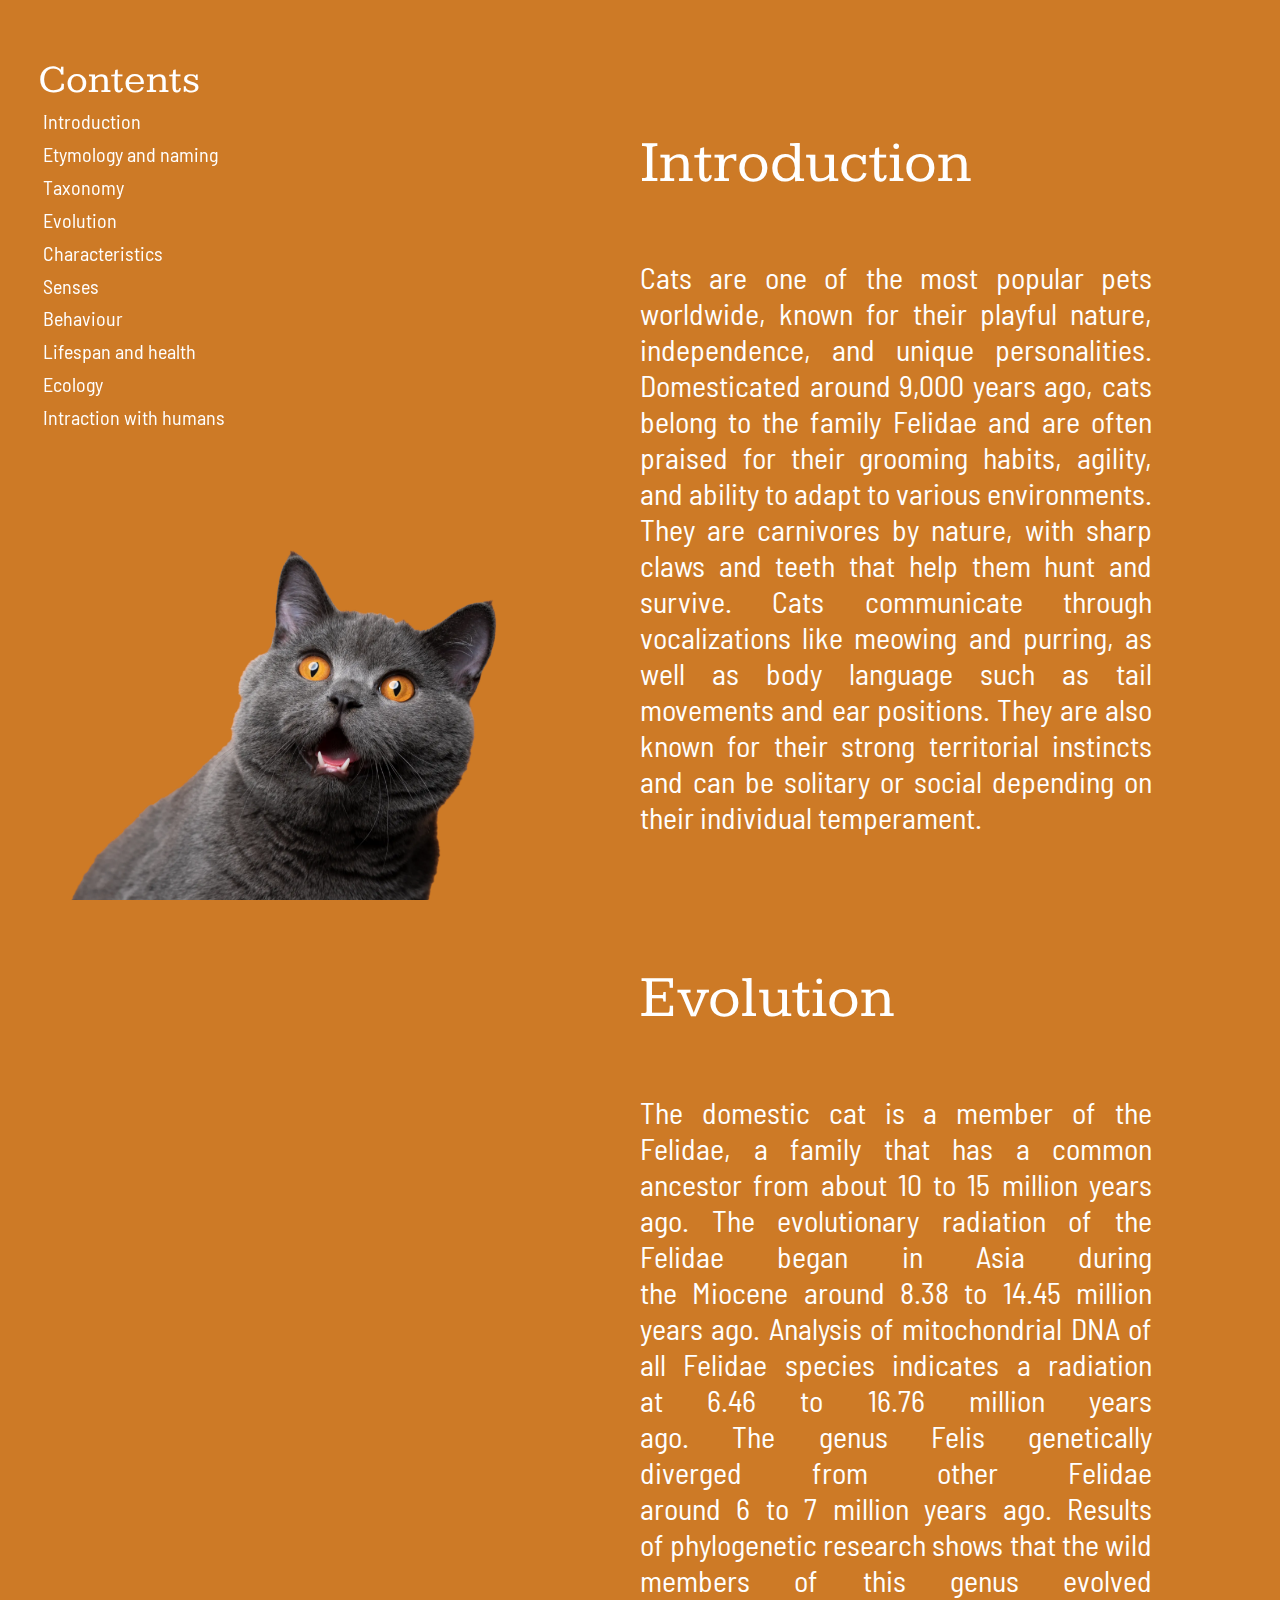
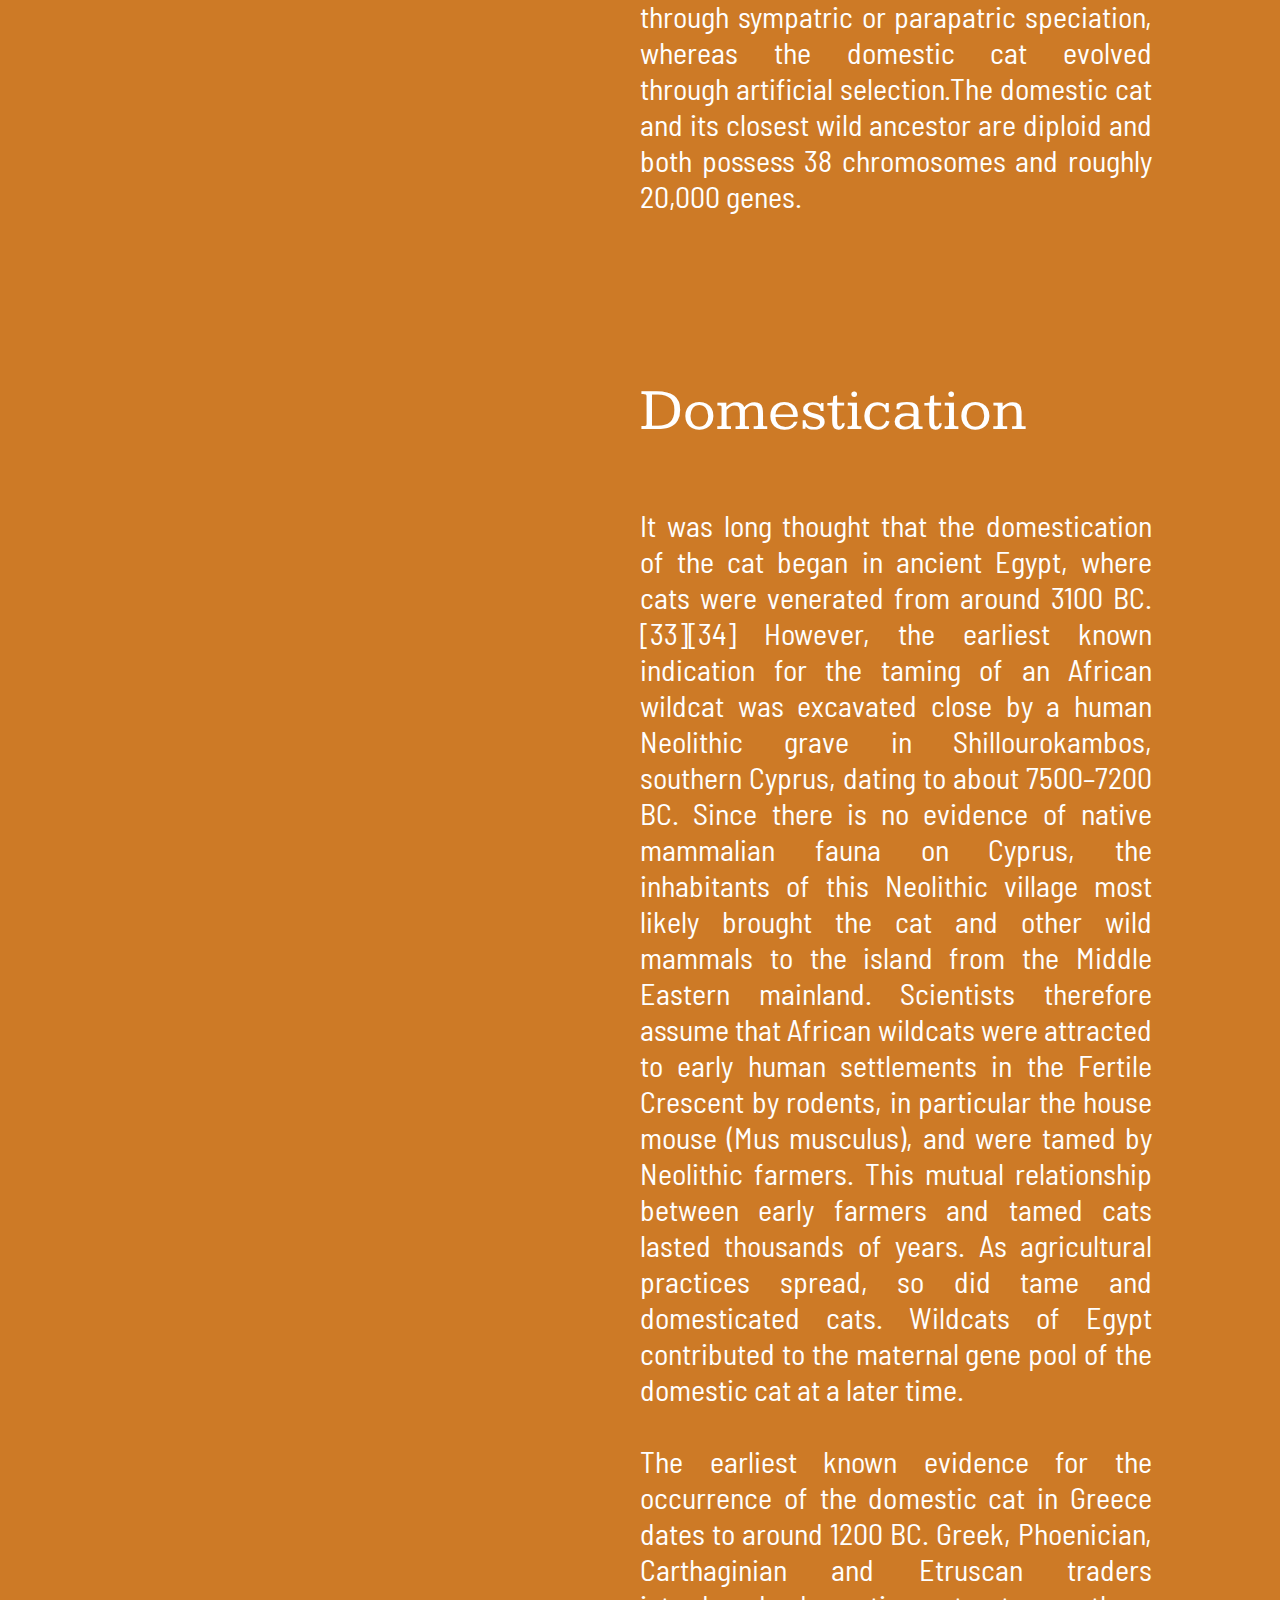
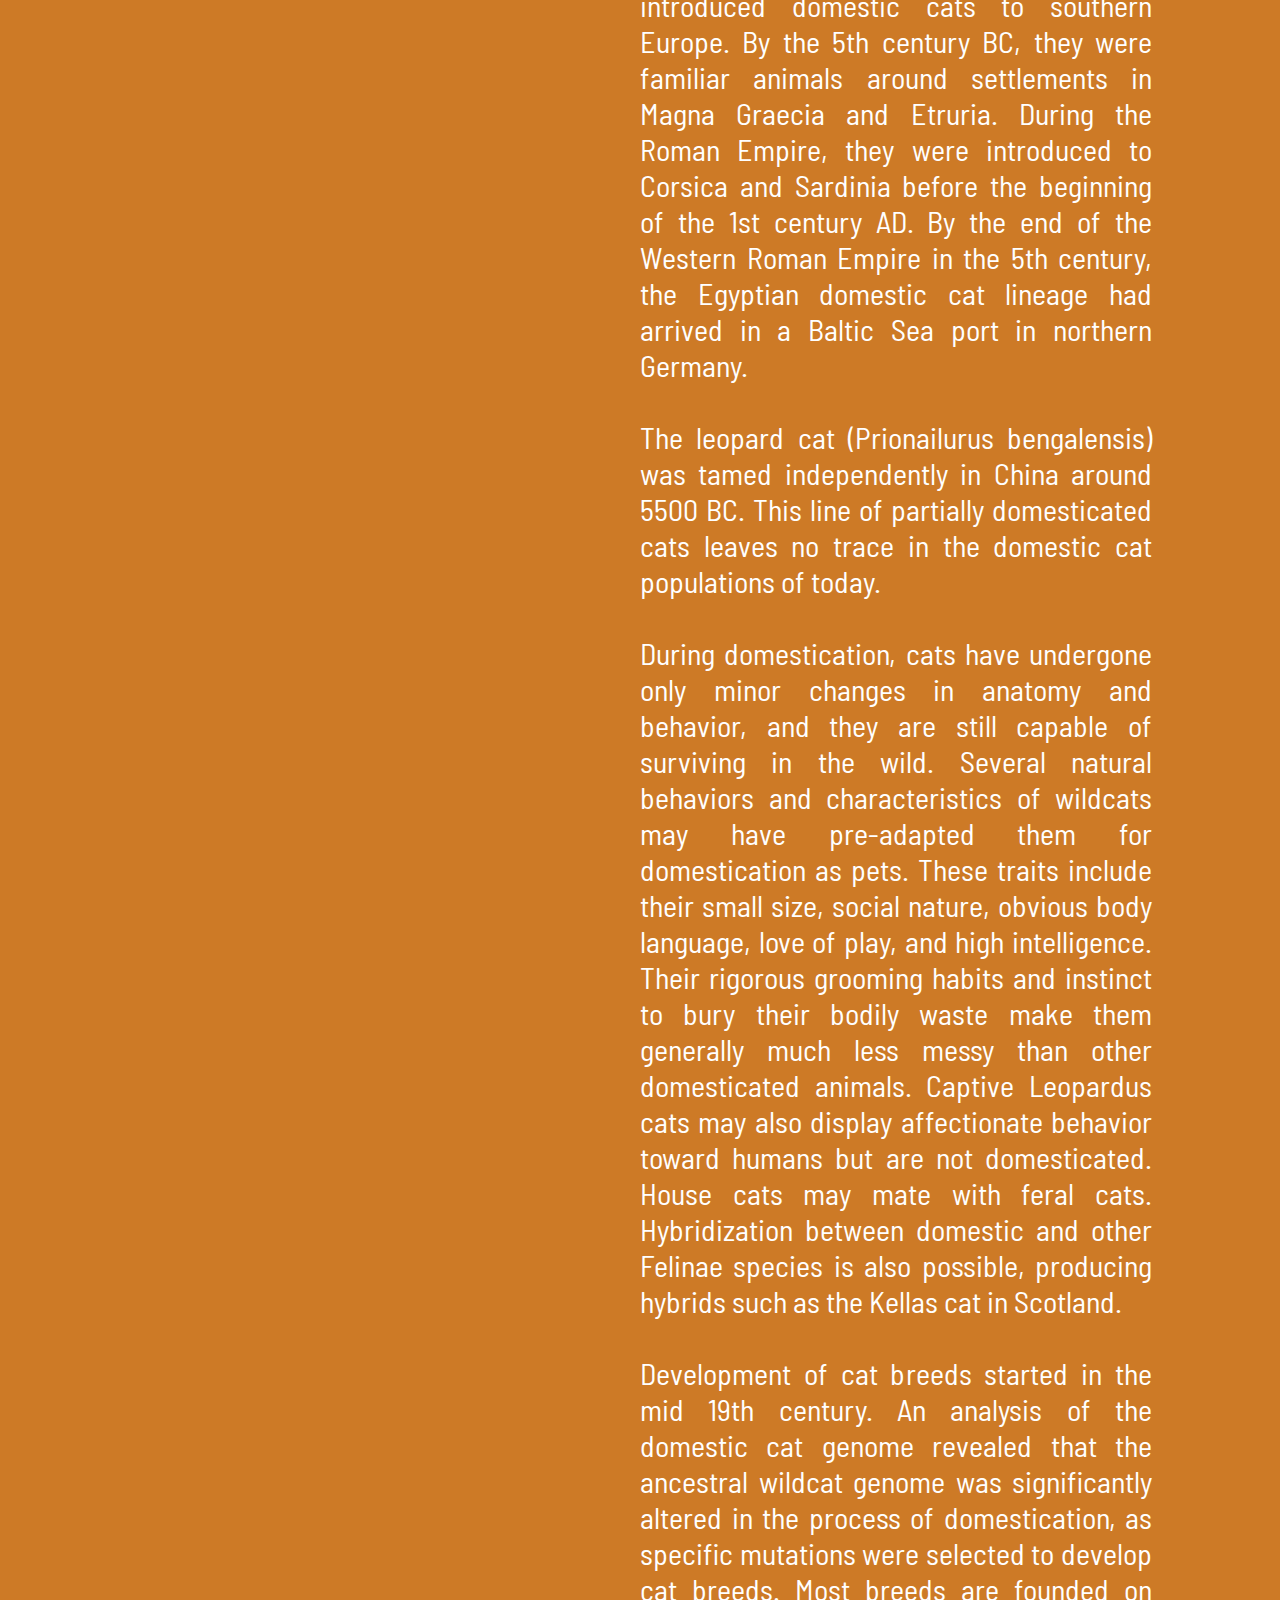
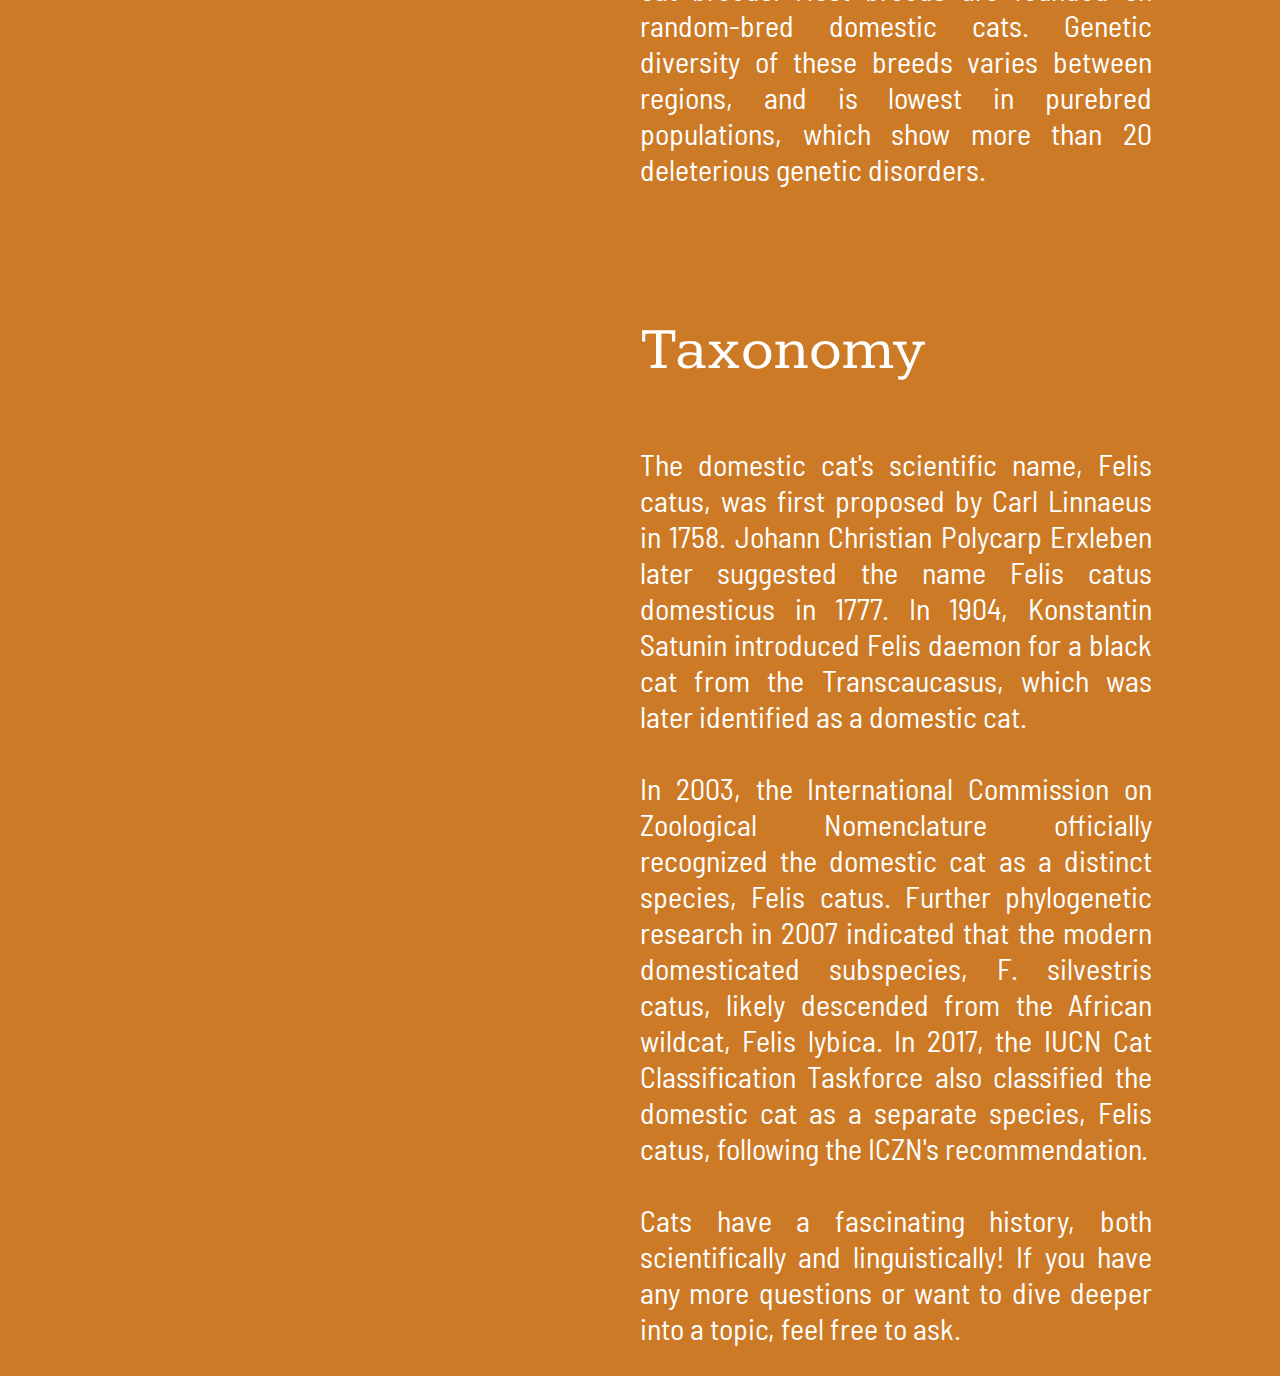
==== content.html @ ce82b06e "Add files via upload" ====
<!DOCTYPE html>
<html lang="en">
<head>
    <meta charset="UTF-8">
    <meta name="viewport" content="width=device-width, initial-scale=1.0">
    <title>About Cats</title>
    <link rel="stylesheet" href="content.css">
    <link href="https://fonts.googleapis.com/css2?family=Kameron:wght@400..700&display=swap" rel="stylesheet">
    <link href="https://fonts.googleapis.com/css2?family=Almarai:wght@300;400;700;800&family=Amiko:wght@400;600;700&family=Barlow+Semi+Condensed:ital,wght@0,100;0,200;0,300;0,400;0,500;0,600;0,700;0,800;0,900;1,100;1,200;1,300;1,400;1,500;1,600;1,700;1,800;1,900&family=Kameron:wght@400..700&display=swap" rel="stylesheet">
</head>
<body>
    <div class="header">
        <div class="title-content">Contents</div>
        <div class="contents" id="tab1" onclick="tab1()">Introduction</div>
        <div class="contents" id="tab2" onclick="tab2()">Etymology and naming</div>
        <div class="contents" id="tab3" onclick="tab3()">Taxonomy</div>
        <div class="contents" id="tab4" onclick="tab4()">Evolution</div>
        <div class="contents" id="tab5">Characteristics</div>
        <div class="contents" id="tab6">Senses</div>
        <div class="contents" id="tab7">Behaviour</div>
        <div class="contents" id="tab8">Lifespan and health</div>
        <div class="contents" id="tab9">Ecology</div>
        <div class="contents" id="tab10">Intraction with humans</div>
        <div class="close" onclick="menuClose()">&#215;</div>
    </div>
    <div class="btn-content" onclick="menuOpen()">
        <img src="cat-symbol.png" alt="" class="btn-cat" >
    </div>
    <img src="cat12.png" alt="" id="cat-img">
    <div class="text-container" id="txt1">
        <p class="title">Introduction</p>
        <p class="explain" >Cats are one of the most popular pets worldwide, known for their playful nature, independence, and unique personalities. Domesticated around 9,000 years ago, cats belong to the family Felidae and are often praised for their grooming habits, agility, and ability to adapt to various environments. They are carnivores by nature, with sharp claws and teeth that help them hunt and survive. Cats communicate through vocalizations like meowing and purring, as well as body language such as tail movements and ear positions. They are also known for their strong territorial instincts and can be solitary or social depending on their individual temperament. </p>
    </div>
    <div class="text-container" id="txt2">
        <p class="title">Etymology & Naming</p>
        <p class="explain" >The English word "cat" originates from Old English "catt," which is thought to have come from the Late Latin word "cattus," first used around the 6th century. This Latin term may have been derived from an unidentified African language, possibly the Nubian word "kaddîska" meaning 'wildcat,' and Nobiin "kadīs." Another theory suggests that the word might have ancient Germanic roots, which then spread into Latin, Greek, Syriac, and Arabic. There is also a potential connection to Uralic languages, like Northern Sámi and Hungarian, referring to female furred animals.<br><br>The English word "puss," extended to "pussy" or "pussycat," has been used since the 16th century and may have been introduced from Dutch, Low German, Swedish, Norwegian, Lithuanian, or Irish. The etymology of this term is unclear, but it might have originated from a sound used to attract a cat.<br><br>Male cats are commonly called toms or tomcats, or gibs if neutered. Female cats are known as queens or mollies if spayed.<br><br>Young cats are referred to as kittens, and historically, the term "catling" was used.<br><br>A group of cats can be called a clowder, a glaring, or a colony. Cats have a rich and fascinating linguistic history!        </p>
    </div>
    <div class="text-container" id="txt3">
        <p class="title">Taxonomy</p>
        <p class="explain" >The domestic cat's scientific name, Felis catus, was first proposed by Carl Linnaeus in 1758. Johann Christian Polycarp Erxleben later suggested the name Felis catus domesticus in 1777. In 1904, Konstantin Satunin introduced Felis daemon for a black cat from the Transcaucasus, which was later identified as a domestic cat.<br><br>
        In 2003, the International Commission on Zoological Nomenclature officially recognized the domestic cat as a distinct species, Felis catus. Further phylogenetic research in 2007 indicated that the modern domesticated subspecies, F. silvestris catus, likely descended from the African wildcat, Felis lybica. In 2017, the IUCN Cat Classification Taskforce also classified the domestic cat as a separate species, Felis catus, following the ICZN's recommendation.<br><br>
        Cats have a fascinating history, both scientifically and linguistically! If you have any more questions or want to dive deeper into a topic, feel free to ask.</p>
    </div>
    <div class="text-container" id="txt4">
        <p class="title">Evolution</p>
        <p class="explain" >The domestic cat is a member of the Felidae, a family that has a common ancestor from about 10 to 15 million years ago. The evolutionary radiation of the Felidae began in Asia during the Miocene around 8.38 to 14.45 million years ago. Analysis of mitochondrial DNA of all Felidae species indicates a radiation at 6.46 to 16.76 million years ago. The genus Felis genetically diverged from other Felidae around 6 to 7 million years ago. Results of phylogenetic research shows that the wild members of this genus evolved through sympatric or parapatric speciation, whereas the domestic cat evolved through artificial selection.The domestic cat and its closest wild ancestor are diploid and both possess 38 chromosomes and roughly 20,000 genes.  </p>
        <br><br>
        <p class="title">Domestication</p>
        <p class="explain" >It was long thought that the domestication of the cat began in ancient Egypt, where cats were venerated from around 3100 BC.[33][34] However, the earliest known indication for the taming of an African wildcat was excavated close by a human Neolithic grave in Shillourokambos, southern Cyprus, dating to about 7500–7200 BC. Since there is no evidence of native mammalian fauna on Cyprus, the inhabitants of this Neolithic village most likely brought the cat and other wild mammals to the island from the Middle Eastern mainland. Scientists therefore assume that African wildcats were attracted to early human settlements in the Fertile Crescent by rodents, in particular the house mouse (Mus musculus), and were tamed by Neolithic farmers. This mutual relationship between early farmers and tamed cats lasted thousands of years. As agricultural practices spread, so did tame and domesticated cats. Wildcats of Egypt contributed to the maternal gene pool of the domestic cat at a later time.<br><br>

            The earliest known evidence for the occurrence of the domestic cat in Greece dates to around 1200 BC. Greek, Phoenician, Carthaginian and Etruscan traders introduced domestic cats to southern Europe. By the 5th century BC, they were familiar animals around settlements in Magna Graecia and Etruria. During the Roman Empire, they were introduced to Corsica and Sardinia before the beginning of the 1st century AD. By the end of the Western Roman Empire in the 5th century, the Egyptian domestic cat lineage had arrived in a Baltic Sea port in northern Germany.<br><br>
            
            The leopard cat (Prionailurus bengalensis) was tamed independently in China around 5500 BC. This line of partially domesticated cats leaves no trace in the domestic cat populations of today.<br><br>
            
            During domestication, cats have undergone only minor changes in anatomy and behavior, and they are still capable of surviving in the wild. Several natural behaviors and characteristics of wildcats may have pre-adapted them for domestication as pets. These traits include their small size, social nature, obvious body language, love of play, and high intelligence. Their rigorous grooming habits and instinct to bury their bodily waste make them generally much less messy than other domesticated animals. Captive Leopardus cats may also display affectionate behavior toward humans but are not domesticated. House cats may mate with feral cats. Hybridization between domestic and other Felinae species is also possible, producing hybrids such as the Kellas cat in Scotland.<br><br>
            
            Development of cat breeds started in the mid 19th century. An analysis of the domestic cat genome revealed that the ancestral wildcat genome was significantly altered in the process of domestication, as specific mutations were selected to develop cat breeds. Most breeds are founded on random-bred domestic cats. Genetic diversity of these breeds varies between regions, and is lowest in purebred populations, which show more than 20 deleterious genetic disorders.</p>
    </div>
    <div class="text-container" id="txt5">
        <p class="title">Taxonomy</p>
        <p class="explain" >The domestic cat's scientific name, Felis catus, was first proposed by Carl Linnaeus in 1758. Johann Christian Polycarp Erxleben later suggested the name Felis catus domesticus in 1777. In 1904, Konstantin Satunin introduced Felis daemon for a black cat from the Transcaucasus, which was later identified as a domestic cat.<br><br>
        In 2003, the International Commission on Zoological Nomenclature officially recognized the domestic cat as a distinct species, Felis catus. Further phylogenetic research in 2007 indicated that the modern domesticated subspecies, F. silvestris catus, likely descended from the African wildcat, Felis lybica. In 2017, the IUCN Cat Classification Taskforce also classified the domestic cat as a separate species, Felis catus, following the ICZN's recommendation.<br><br>
        Cats have a fascinating history, both scientifically and linguistically! If you have any more questions or want to dive deeper into a topic, feel free to ask.</p>
    </div>

    <script src="content.js"></script>
</body>
</html>
---- content.css ----
body{
    margin: 0;
    padding: 0;
    background-color: #CD7A26;
    color: white;
    font-family: "Barlow Semi Condensed", sans-serif;}
#cat-img{
    width: 50%;
    position: fixed;
    bottom: 0;
    left: 0%;
}
.text-container{
    width: 40%;
    font-size: 18px;
    margin-left: 50%;
    text-align: justify;
}
.title,.title-content{
    font-family: "Kameron", serif;
}
.header{
    position: fixed;
    width: 35%;
    top: 2%;
    left: 0;
    padding: 3%;
}
.close{
    position: absolute;
    right: 3.5%;
    top: 0%;
    font-size: 30px;
    padding: 0;
    margin: 0;
}
.contents{
    padding: 1%;
    cursor: pointer;
}
.contents:hover{
    background-color: #f0a86175;
}
.btn-content{
    position: fixed;
    width: 10%;
    padding: 2%;
    top: 2%;
    left: 2%;
    background-color: #ff8000a9;
}
.btn-cat{
    width: 100%;
}
#txt2,#txt3{
    display: none;
}
@media(max-width:2560px){
    .text-container{
        font-size: 50px;
        margin-top: 10%;
    }
    .title{
        font-size: 100px;
    }
    .title-content{
        font-size: 60px;
    }
    .contents{
        font-size: 30px;
    }
    .close{
        visibility: hidden;
    }
}
@media(max-width:1440px){
    .text-container{
        font-size: 30px;
        margin-top: 10%;
    }
    .title{
        font-size: 60px;
    }
    .title-content{
        font-size: 40px;
    }
    .contents{
        font-size: 20px;
    }
    .btn-content{
        visibility: hidden;
    }
}
@media(max-width:1024px){
    .text-container{
        font-size: 20px;
        margin-top: 10%;
    }
    .title{
        font-size: 40px;
    }
    .title-content{
        font-size: 30px;
    }
    .contents{
        font-size: 15px;
    }
}
@media(max-width:768px){
    .text-container{
        font-size: 15px;
        margin-top: 10%;
    }
    .title{
        font-size: 30px;
    }
    .title-content{
        font-size: 24px;
    }
    .contents{
        font-size: 12px;
    }
}
@media(max-width:425px){
    .text-container{
        font-size: 12px;
        margin-top: 10%;
    }
    .title{
        font-size: 24px;
    }
    .header{
        width: 50%;
        background-color: rgb(255, 255, 255);
        color: #CD7A26;
        visibility: hidden;
    }
    .btn-content{
        visibility: visible;
    }
}
@media(max-width:375px){
    .text-container{
        font-size: 9px;
        margin-top: 10%;
    }
    .title{
        font-size: 18px;
    }
}
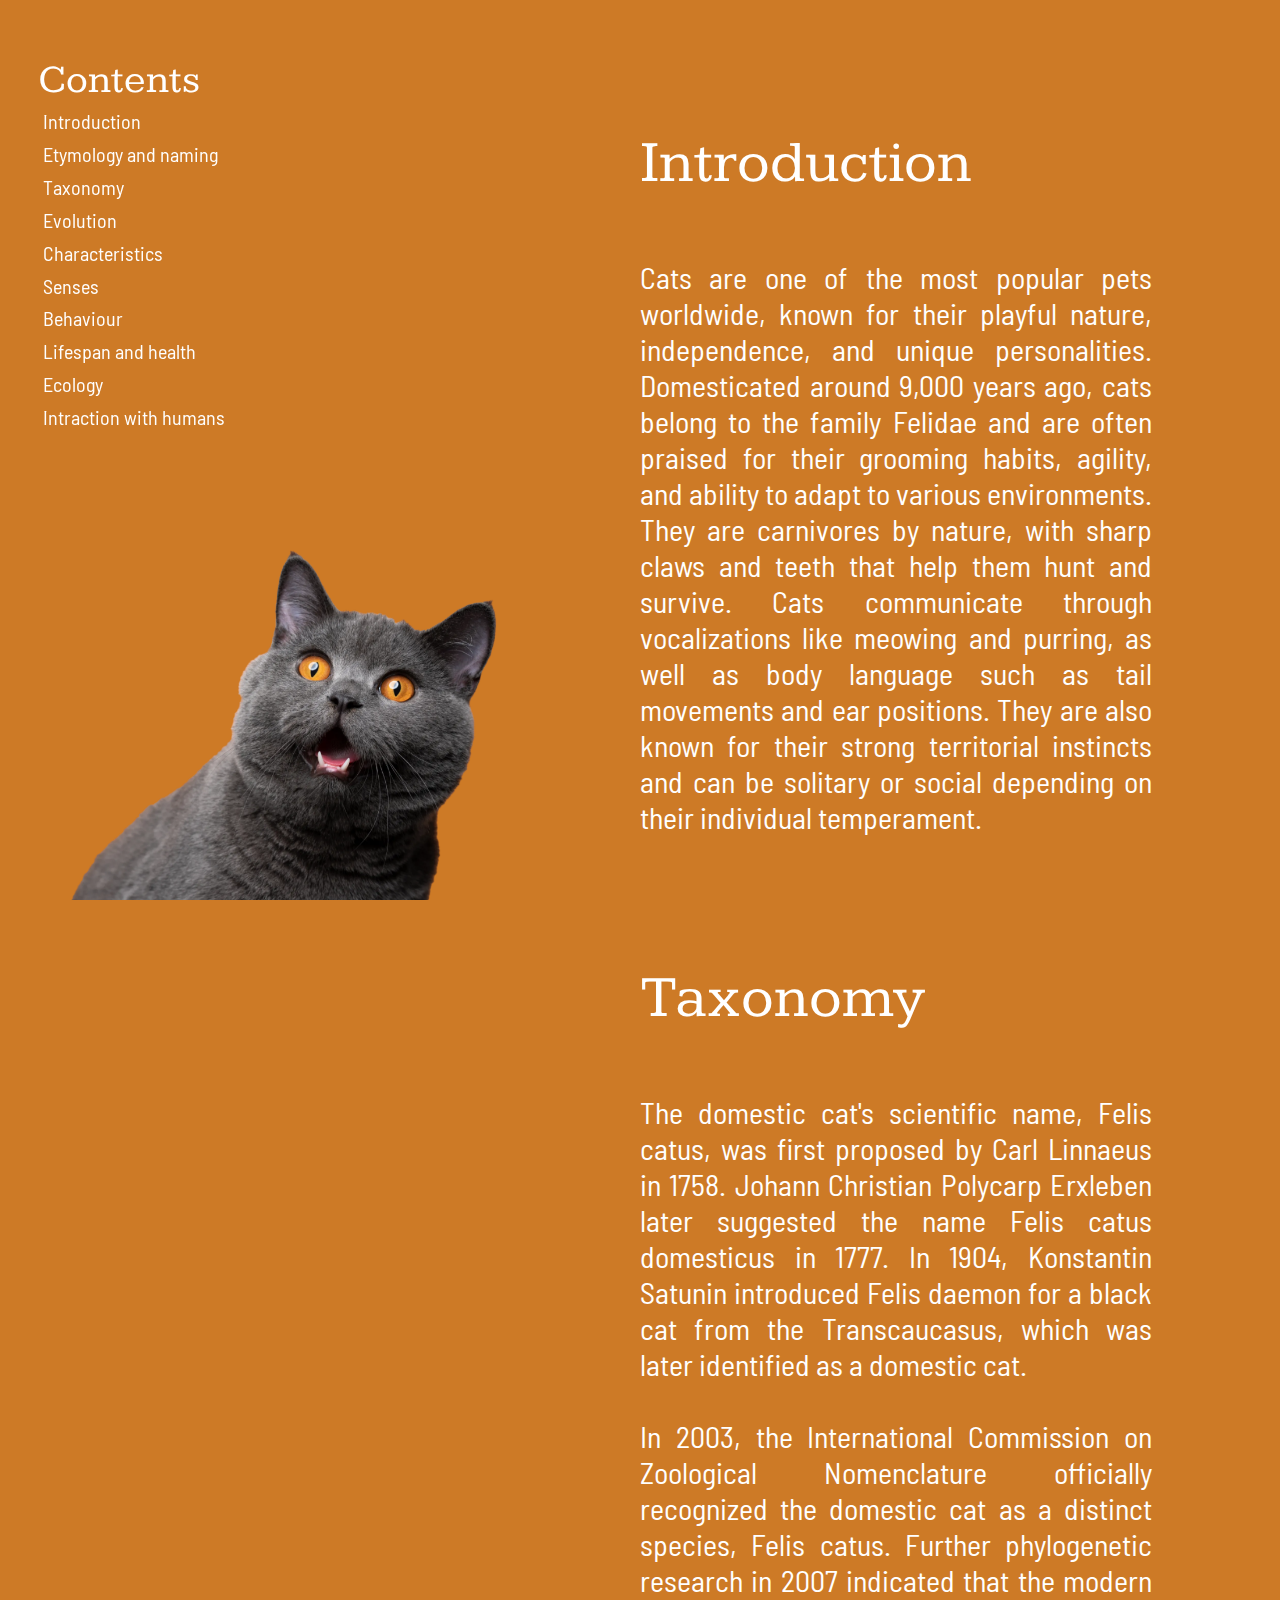
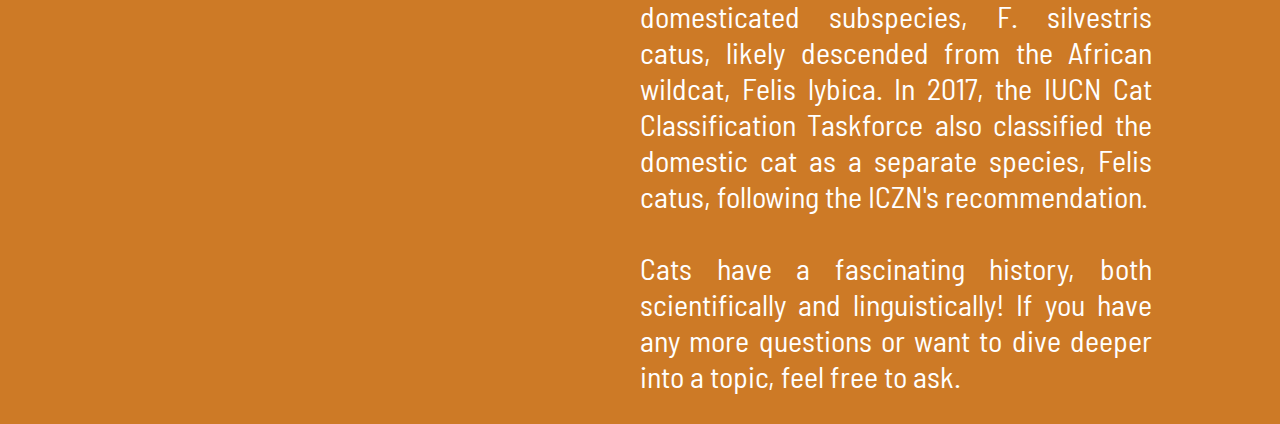
==== commit 2d2e1329: "Update content.html" ====
--- a/content.html
+++ b/content.html
@@ -46,7 +46,7 @@
         <p class="explain" >The domestic cat is a member of the Felidae, a family that has a common ancestor from about 10 to 15 million years ago. The evolutionary radiation of the Felidae began in Asia during the Miocene around 8.38 to 14.45 million years ago. Analysis of mitochondrial DNA of all Felidae species indicates a radiation at 6.46 to 16.76 million years ago. The genus Felis genetically diverged from other Felidae around 6 to 7 million years ago. Results of phylogenetic research shows that the wild members of this genus evolved through sympatric or parapatric speciation, whereas the domestic cat evolved through artificial selection.The domestic cat and its closest wild ancestor are diploid and both possess 38 chromosomes and roughly 20,000 genes.  </p>
         <br><br>
         <p class="title">Domestication</p>
-        <p class="explain" >It was long thought that the domestication of the cat began in ancient Egypt, where cats were venerated from around 3100 BC.[33][34] However, the earliest known indication for the taming of an African wildcat was excavated close by a human Neolithic grave in Shillourokambos, southern Cyprus, dating to about 7500–7200 BC. Since there is no evidence of native mammalian fauna on Cyprus, the inhabitants of this Neolithic village most likely brought the cat and other wild mammals to the island from the Middle Eastern mainland. Scientists therefore assume that African wildcats were attracted to early human settlements in the Fertile Crescent by rodents, in particular the house mouse (Mus musculus), and were tamed by Neolithic farmers. This mutual relationship between early farmers and tamed cats lasted thousands of years. As agricultural practices spread, so did tame and domesticated cats. Wildcats of Egypt contributed to the maternal gene pool of the domestic cat at a later time.<br><br>
+        <p class="explain" >It was long thought that the domestication of the cat began in ancient Egypt, where cats were venerated from around 3100 BC. However, the earliest known indication for the taming of an African wildcat was excavated close by a human Neolithic grave in Shillourokambos, southern Cyprus, dating to about 7500–7200 BC. Since there is no evidence of native mammalian fauna on Cyprus, the inhabitants of this Neolithic village most likely brought the cat and other wild mammals to the island from the Middle Eastern mainland. Scientists therefore assume that African wildcats were attracted to early human settlements in the Fertile Crescent by rodents, in particular the house mouse (Mus musculus), and were tamed by Neolithic farmers. This mutual relationship between early farmers and tamed cats lasted thousands of years. As agricultural practices spread, so did tame and domesticated cats. Wildcats of Egypt contributed to the maternal gene pool of the domestic cat at a later time.<br><br>
 
             The earliest known evidence for the occurrence of the domestic cat in Greece dates to around 1200 BC. Greek, Phoenician, Carthaginian and Etruscan traders introduced domestic cats to southern Europe. By the 5th century BC, they were familiar animals around settlements in Magna Graecia and Etruria. During the Roman Empire, they were introduced to Corsica and Sardinia before the beginning of the 1st century AD. By the end of the Western Roman Empire in the 5th century, the Egyptian domestic cat lineage had arrived in a Baltic Sea port in northern Germany.<br><br>
             
@@ -65,4 +65,4 @@
 
     <script src="content.js"></script>
 </body>
-</html>+</html>
--- a/content.css
+++ b/content.css
@@ -52,7 +52,7 @@
 .btn-cat{
     width: 100%;
 }
-#txt2,#txt3{
+#txt2,#txt3,#txt4{
     display: none;
 }
 @media(max-width:2560px){
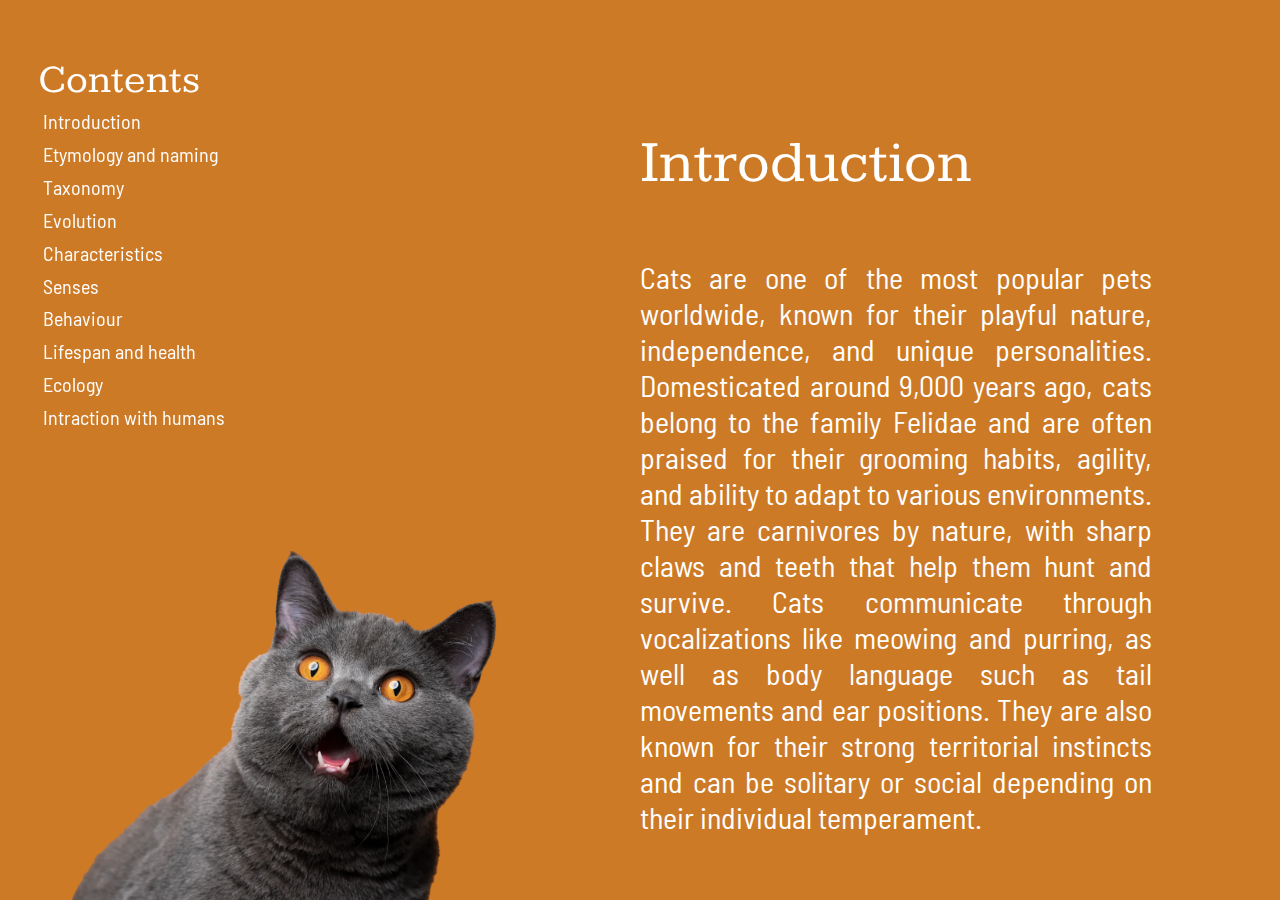
==== commit f5ccd14b: "Update content.html" ====
--- a/content.html
+++ b/content.html
@@ -56,13 +56,6 @@
             
             Development of cat breeds started in the mid 19th century. An analysis of the domestic cat genome revealed that the ancestral wildcat genome was significantly altered in the process of domestication, as specific mutations were selected to develop cat breeds. Most breeds are founded on random-bred domestic cats. Genetic diversity of these breeds varies between regions, and is lowest in purebred populations, which show more than 20 deleterious genetic disorders.</p>
     </div>
-    <div class="text-container" id="txt5">
-        <p class="title">Taxonomy</p>
-        <p class="explain" >The domestic cat's scientific name, Felis catus, was first proposed by Carl Linnaeus in 1758. Johann Christian Polycarp Erxleben later suggested the name Felis catus domesticus in 1777. In 1904, Konstantin Satunin introduced Felis daemon for a black cat from the Transcaucasus, which was later identified as a domestic cat.<br><br>
-        In 2003, the International Commission on Zoological Nomenclature officially recognized the domestic cat as a distinct species, Felis catus. Further phylogenetic research in 2007 indicated that the modern domesticated subspecies, F. silvestris catus, likely descended from the African wildcat, Felis lybica. In 2017, the IUCN Cat Classification Taskforce also classified the domestic cat as a separate species, Felis catus, following the ICZN's recommendation.<br><br>
-        Cats have a fascinating history, both scientifically and linguistically! If you have any more questions or want to dive deeper into a topic, feel free to ask.</p>
-    </div>
-
-    <script src="content.js"></script>
+        <script src="content.js"></script>
 </body>
 </html>
